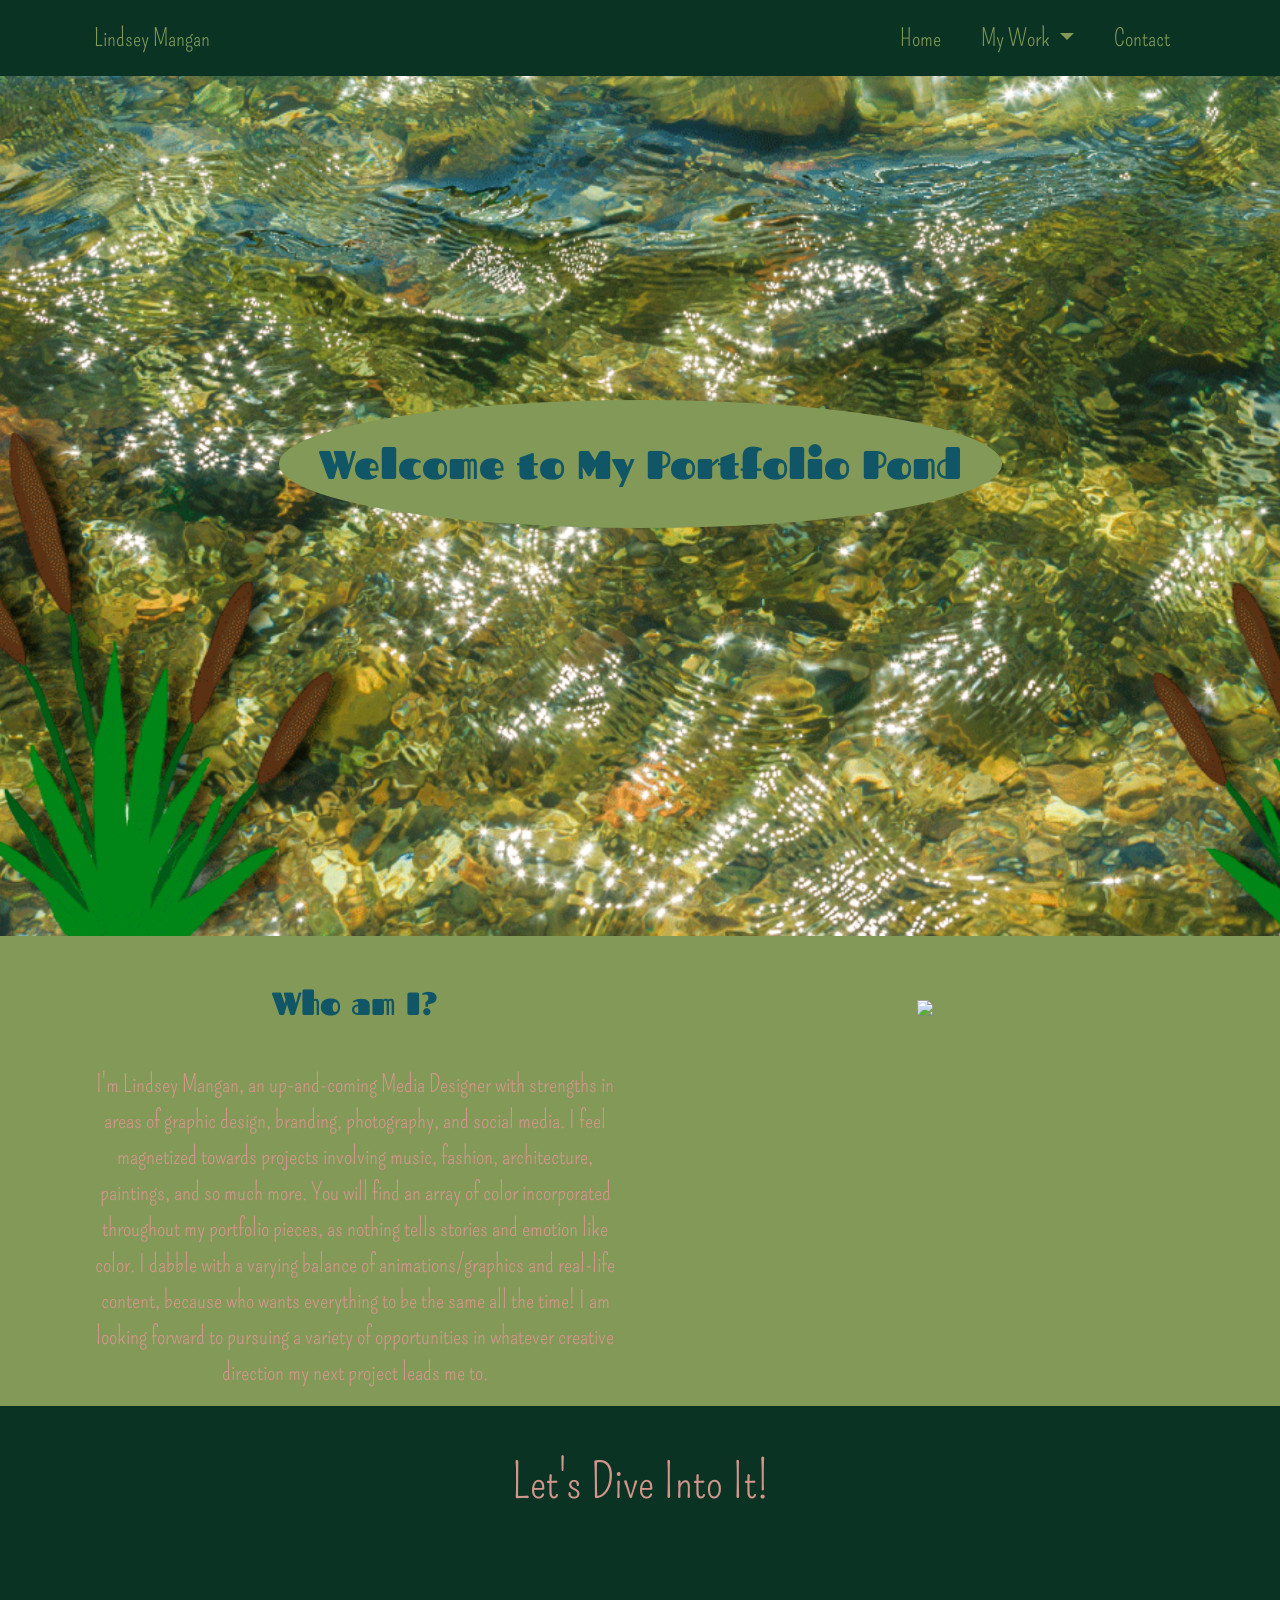
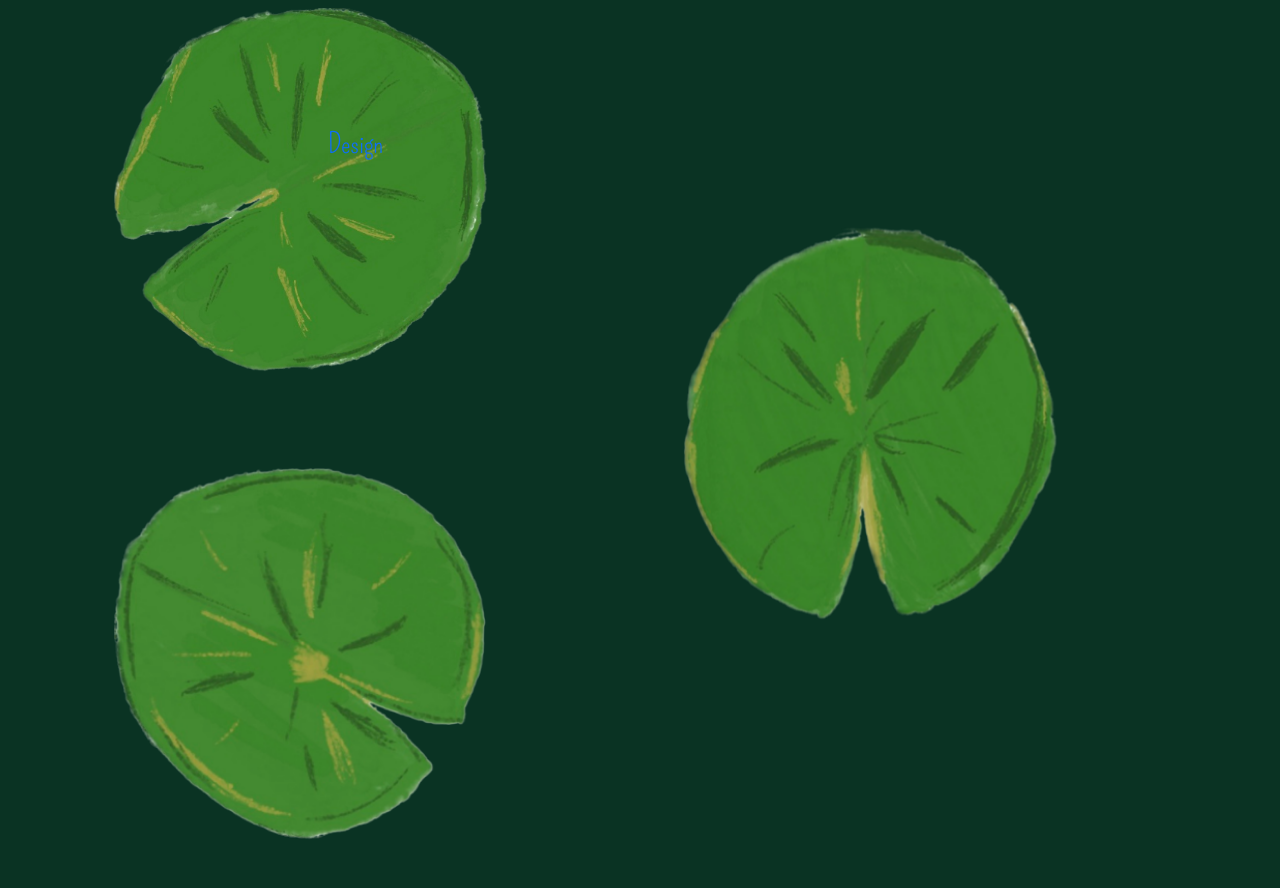
==== index.html @ 51b813b3 "update eoc" ====
<!DOCTYPE html>
<html lang="en">

	<head>
		<link rel="stylesheet" href="https://cdnjs.cloudflare.com/ajax/libs/animate.css/4.1.1/animate.min.css"/>
		
		<meta name="description" content="Lindsey Mangan's Portfolio Descriptions-needs editing">

		<title>Lindsey Mangan's Portfolio</title>

		<link href="https://cdn.jsdelivr.net/npm/bootstrap@5.3.8/dist/css/bootstrap.min.css" rel="stylesheet" integrity="sha384-sRIl4kxILFvY47J16cr9ZwB07vP4J8+LH7qKQnuqkuIAvNWLzeN8tE5YBujZqJLB" crossorigin="anonymous">

		<link href="./styles/style.css" rel="stylesheet">
		
		<link rel="icon" href="images/favicon.ico" type="image/x-icon">

		<link rel="icon" href="images/L.webp" type="image/x-icon">
	</head>
	
	<body>
		<!-- Navigation -->
		<nav class="navbar navbar-expand-lg fixed-top">
			<div class="container">
				<a class="navbar-brand" href="#">Lindsey Mangan</a>
				</a>
				<div class="collapse navbar-collapse" id="navbarNav">
					<ul class="navbar-nav ms-auto">
						<li class="nav-item dropdown">
							<a class="navbar-brand" href="#hero">Home</a>
       					</li>
						 <li class="nav-item dropdown">
          <a class="navbar-brand dropdown-toggle" href="#" role="button" data-bs-toggle="dropdown" aria-expanded="false">
            My Work
          </a>
          <ul class="dropdown-menu">
            <li><a class="dropdown-item" href="#">Social Media</a></li>
            <li><a class="dropdown-item" href="#">Graphics</a></li>
            <li><a class="dropdown-item" href="#">Other</a></li>
          </ul>
       					</li>
						<li class="nav-item">
							<a class="navbar-brand" href="#contact">Contact</a>
						</li>
					</ul>
				</div>
			</div>
		</nav>

		<!-- Hero Section -->
		<section id="hero" class="hero-section">
			<div class="container h-100 d-flex align-items-center justify-content-center">
				<div class="text-center text-white">
					<h1 class="main">Welcome to My Portfolio Pond</h1>
					<h3 class="lead mb-4"></h3>
				</div>
			</div>
		</section>

		<section id="intro" class="artist">
			<div class="container">
				<div class="row">
					<div class="text-center col-md-6">
						<h2>Who am I?</h2>
						<p>I'm Lindsey Mangan, an up-and-coming Media Designer with strengths in areas of graphic design, branding, photography, and social media. I feel magnetized towards projects involving music, fashion, architecture, paintings, and so much more. You will find an array of color incorporated throughout my portfolio pieces, as nothing tells stories and emotion like color. I dabble with a varying balance of animations/graphics and real-life content, because who wants everything to be the same all the time! I am looking forward to pursuing a variety of opportunities in whatever creative direction my next project leads me to.</p>
					</div>
					  <div class="text-center col-md-6">
						<img src="images/IMG_7115.png" width="70%">
					  </div>
				</div>
		</section>
		<!-- Work Section -->
		<section>
			<div class="container lilypad-container">
				<h2 class="text-center mb-5 display-5 animate__animated animate__bounce">Let's Dive Into It!</h2>
				<div class="row">
					<div class="col-md-6">
						<a href="design.html">
							<img src="images/Lilypad1.png" alt="Lilypad" class="lilypad">
							<h3>Design</h3>
						</a>
						<a href="production.html">
							<img src="images/Lilypad2.png" alt="Lilypad" class="lilypad">
						</a>
					</div>
					<div class="col-md-6 align-self-center">
						<a href="other.html">
							<img src="images/Lilypad3.png" alt="Lilypad" class="lilypad">
						</a>
						
					</div>
				</div>
			</div>
		</section>

		<!-- <section id="work" class="py-5 sans-serif">
			<div class="container">
				<h2 class="text-center mb-5 display-5">My Work</h2>
		
					<section id="workmap" class="map">
						<img src="images/Lily1.png" alt="Lilypad" usemap="#workmap" width="500" height="600">
							<map name="workmap">
  								<area shape="default" href="#lily.htm">
							</map>
						<img src="images/3.png" usemap="#workmap" width="1000" height="700">
						<map name="workmap">
  								<area shape="default" href="#lily2.htm">
							</map>
					</section>
			</div> -->

			<!-- Project One Detail Pop-up -->
<div class="modal fade" id="projOneDetails" tabindex="-1" aria-labelledby="exampleModalLabel" aria-hidden="true">
	<div class="modal-dialog modal-fullscreen">
	  <div class="modal-content">
		<div class="modal-header">
		  <h1 class="modal-title fs-5" id="exampleModalLabel">Modal title</h1>
		  <button type="button" class="btn-close" data-bs-dismiss="modal" aria-label="Close"></button>
		</div>
		<div class="modal-body">
			<div class="container">
				<div class="row">
					
				</div>
			</div>
		<img src="images/bluecat.webp">
		</div>
		<div class="modal-footer">
		  <button type="button" class="btn btn-secondary" data-bs-dismiss="modal">Close</button>
		  <button type="button" class="btn btn-primary">Save changes</button>
		</div>
	  </div>
	</div>
</div>
		</section>

		<script src="https://cdn.jsdelivr.net/npm/bootstrap@5.3.8/dist/js/bootstrap.bundle.min.js" integrity="sha384-FKyoEForCGlyvwx9Hj09JcYn3nv7wiPVlz7YYwJrWVcXK/BmnVDxM+D2scQbITxI" crossorigin="anonymous"></script>
	</body>
</html>
---- styles/style.css ----
@import url('https://fonts.googleapis.com/css2?family=Fascinate&family=Pompiere&display=swap');
@import url('https://fonts.googleapis.com/css2?family=Fascinate&display=swap');
:root {
    --dark-green: #0A3323; 
    --moss-green: #839958;
    --beige: #F7F4D5; 
    --rosy-brown: #D3968C;
    --midnight-green: #105666; 
}
.navbar {
    background-color: var(--dark-green);
}
.navbar-brand {
    color: var(--moss-green);
    font-family: "Pompiere", sans-serif;
    font-size:x-large;
    padding: .5em;
}
body{
    background-color: var(--dark-green);
}
.dropdown-item {
    color: var(--rosy-brown);
    font-family: "Pompiere", sans-serif;
    font-size: x-large;
}
.dropdown-menu {
    background-color: var(--midnight-green);
}
/* Hero Section */
.hero-section {
    background: url(../images/background.gif);
    height: 104vh;
    background-position: 20% 20%;
    background-size: cover;
    display: block;
    align-items: center;
    justify-content: center;
    color: var(--rosy-brown);
}
.hero-section h1 {
    font-family: "Fascinate", system-ui;
    font-weight: 600;
}
.artist {
    background-color: var(--moss-green);
}
.text-center{ 
    color:#D3968C;
    padding-top: 1em;
} 
.hero-section .lead {
    font-size: 1.5rem;
}
.card img {
    height: 300px;
    object-fit: cover;
    border-radius: 0;
}
.card {
    background-color: var(--beige);
    font-family: "Mulish", sans-serif;
}
.map {
    columns: 3em
}
/*
.nav-link  {
    color:#839958;
    font-family: "Pompiere", sans-serif;
    font-size: x-large;

}*/
.carousel-inner img {
    width: 100%;
    aspect-ratio: 16/9;
    object-fit: cover;
}
.btn {
    background-color: var(--midnight-green);
    border-radius: 1em;
    border-color: white;
}
.btn:hover {
    background-color: black;
    border-color: #23231A;
}
.lead.mb-4 {
    font-size: 3em;
    color: #6096BA;
}
.main{
    color: var(--midnight-green);
    background-color: #839958;
    padding: 1em;
    border-radius: 60%
}
h1 {
    font-family: "Fascinate-display";
    color: #D3968C;
}
h3 {
    font-family: "Pompiere";
    font-weight: 400;
    font-style: bold;
}
p {
    font-family: "Pompiere";
    font-weight: 400;
    font-style: bold;
    font-size: x-large;
    padding-top:1.5em;
 }
.col-md-6 img{
padding-top: 3em;
padding-bottom: 3em;
}   
.col-md-6 h2 {
    font-family: "Fascinate";
    color:#105666;
    padding-top: 1em;
}

h2 {
font-family: "Pompiere", sans-serif;
    font-weight: 700;
    color: black;
}

/* lilypad */

.lilypad {
    width: 80%;
    padding: 2em;
}
.littlelilypad {
    padding: 2em;
    padding-left: 5em;
    width: 80%;
}

.lilypad-container a {
    display: block;
    position: relative;
}

.lilypad-container h3 {
    position: absolute;
    top: 40%;
    left: 50%;
    transform: translateY(-50%) translateX(-50%);
}
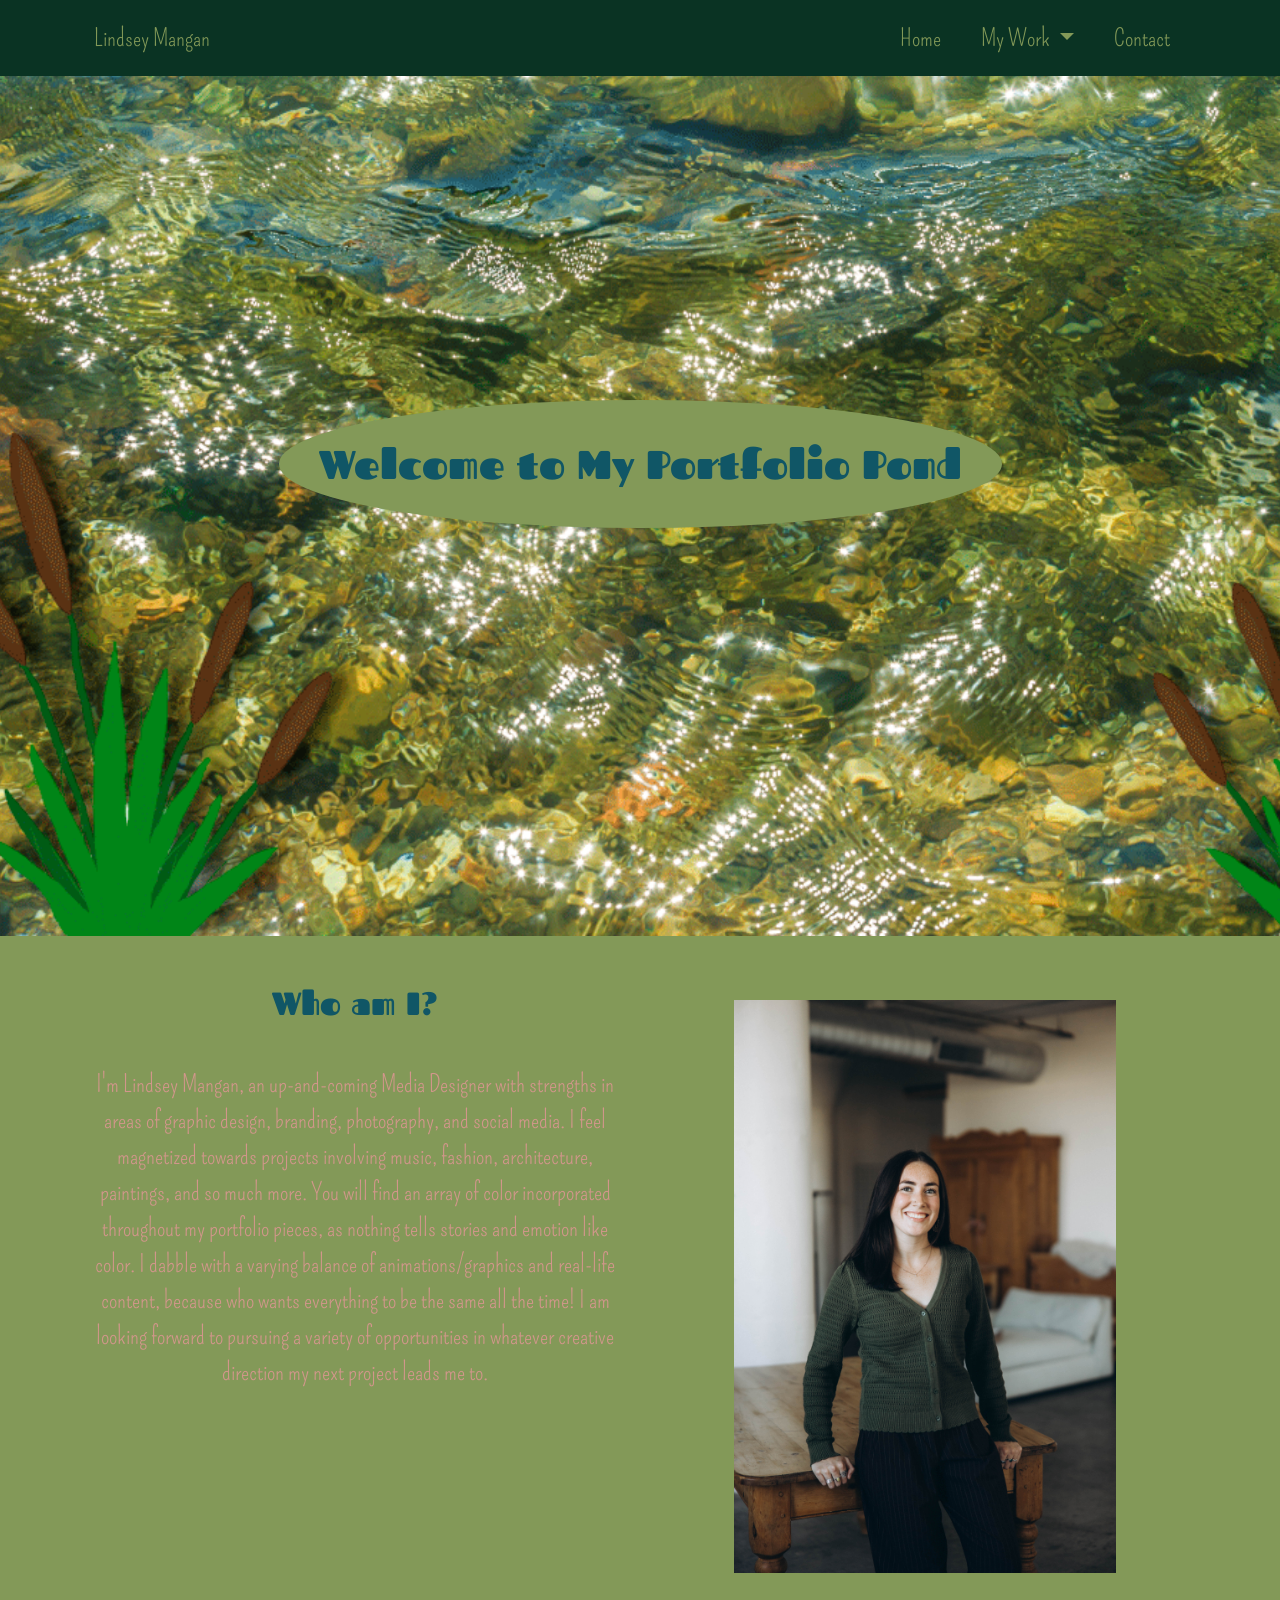
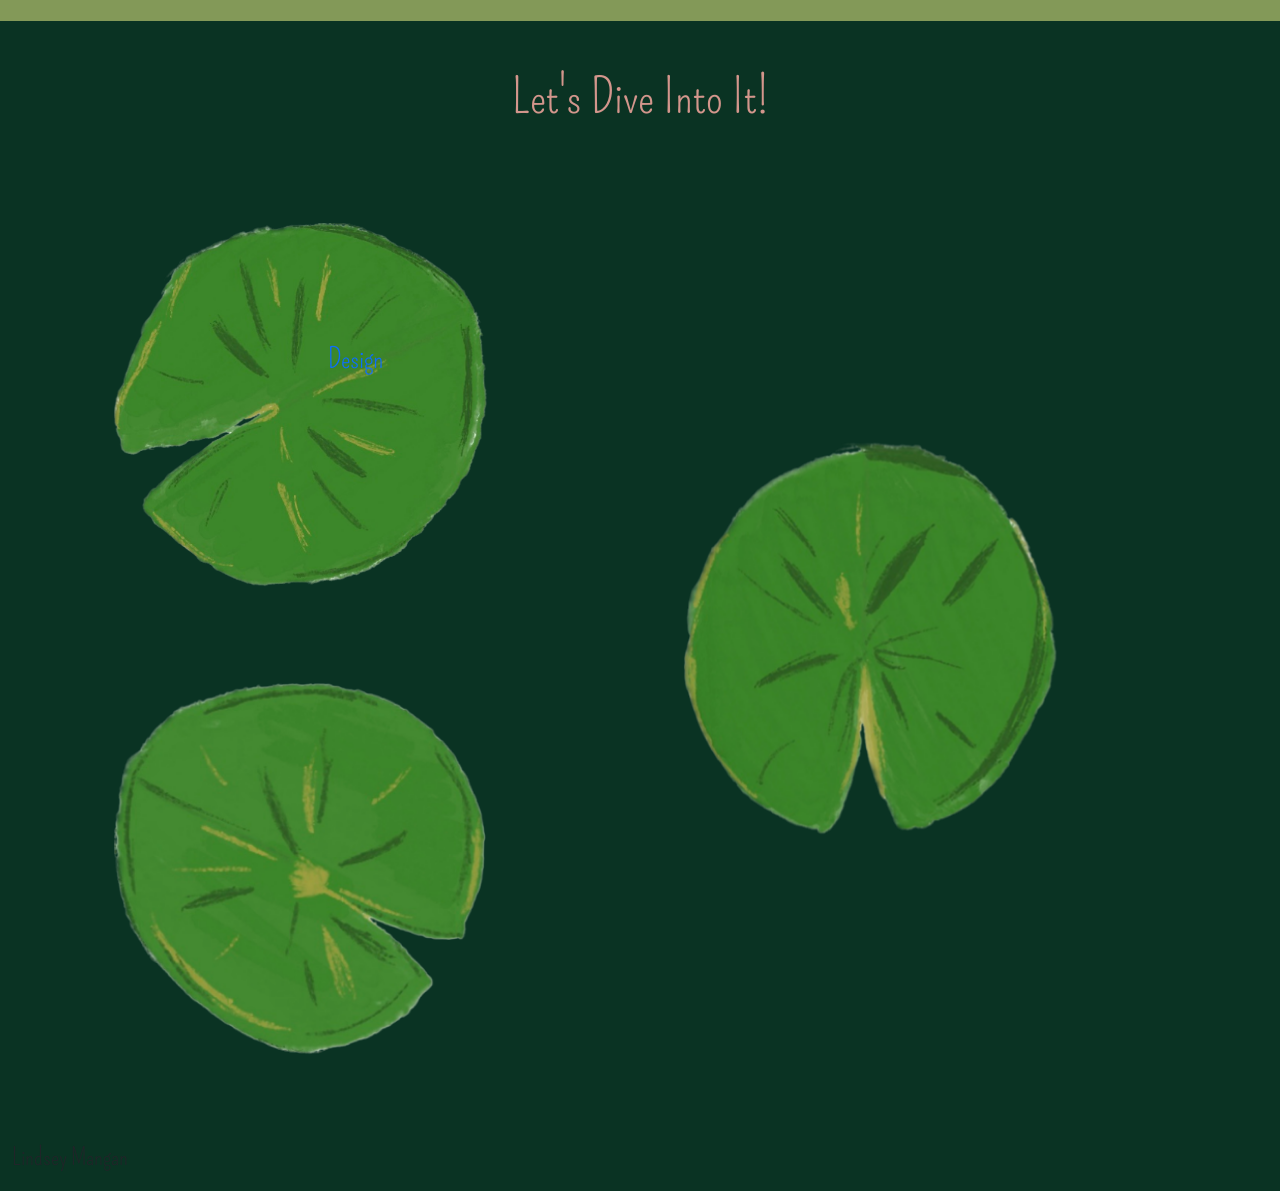
==== commit 0666beb4: "Thurs 14" ====
--- a/index.html
+++ b/index.html
@@ -64,7 +64,7 @@
 						<p>I'm Lindsey Mangan, an up-and-coming Media Designer with strengths in areas of graphic design, branding, photography, and social media. I feel magnetized towards projects involving music, fashion, architecture, paintings, and so much more. You will find an array of color incorporated throughout my portfolio pieces, as nothing tells stories and emotion like color. I dabble with a varying balance of animations/graphics and real-life content, because who wants everything to be the same all the time! I am looking forward to pursuing a variety of opportunities in whatever creative direction my next project leads me to.</p>
 					</div>
 					  <div class="text-center col-md-6">
-						<img src="images/IMG_7115.png" width="70%">
+						<img src="images/whopic.JPG" width="70%">
 					  </div>
 				</div>
 		</section>
@@ -131,6 +131,11 @@
 	  </div>
 	</div>
 </div>
+<footer>
+	<div class="container-fluid">
+		<p>Lindsey Mangan</p>
+	</div>
+</footer>
 		</section>
 
 		<script src="https://cdn.jsdelivr.net/npm/bootstrap@5.3.8/dist/js/bootstrap.bundle.min.js" integrity="sha384-FKyoEForCGlyvwx9Hj09JcYn3nv7wiPVlz7YYwJrWVcXK/BmnVDxM+D2scQbITxI" crossorigin="anonymous"></script>
--- a/styles/style.css
+++ b/styles/style.css
@@ -17,7 +17,7 @@
     font-size:x-large;
     padding: .5em;
 }
-body{
+body {
     background-color: var(--dark-green);
 }
 .dropdown-item {
@@ -100,6 +100,15 @@
     font-family: "Fascinate-display";
     color: #D3968C;
 }
+.contact-page {
+    background-color: var(--midnight-green);
+}
+.contact-head h1 {
+    text-align: center;
+    font-family: "Fascinate";
+    padding-top: 1em;
+    font-size: 3em;
+}
 h3 {
     font-family: "Pompiere";
     font-weight: 400;
@@ -121,23 +130,25 @@
     color:#105666;
     padding-top: 1em;
 }
-
+.col img {
+    width: 100%;
+}
 h2 {
-font-family: "Pompiere", sans-serif;
+    font-family: "Pompiere", sans-serif;
     font-weight: 700;
     color: black;
 }
-
+.contact-head h2 {
+    font-family: "Pompiere";
+    text-align: center;
+    padding-top: .5em;
+    padding-bottom:1em;
+}
 /* lilypad */
 
 .lilypad {
     width: 80%;
     padding: 2em;
-}
-.littlelilypad {
-    padding: 2em;
-    padding-left: 5em;
-    width: 80%;
 }
 
 .lilypad-container a {
@@ -150,4 +161,14 @@
     top: 40%;
     left: 50%;
     transform: translateY(-50%) translateX(-50%);
-}+}
+
+.contact-icon img {
+    width: 70% ;
+    padding-top: 2em;
+   
+}
+.contact-icon-2 img {
+    width: 70%;
+
+} 
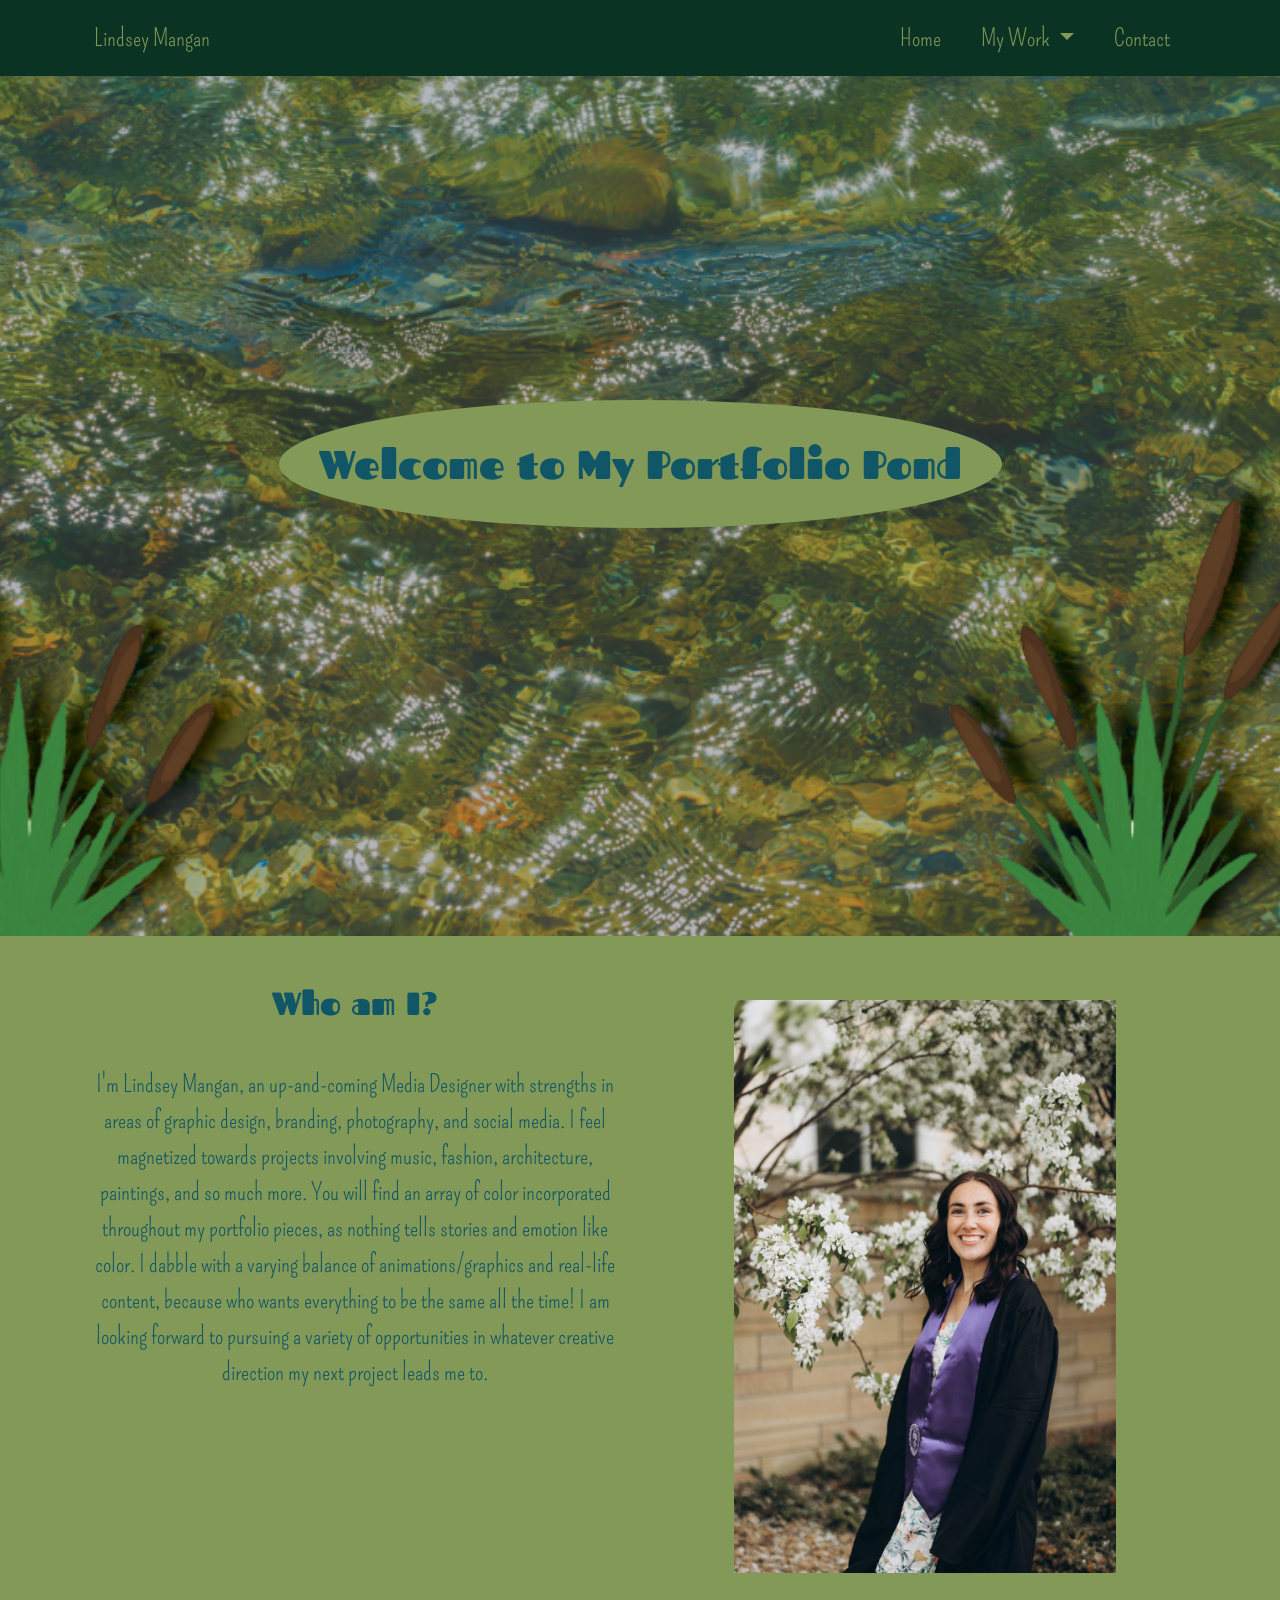
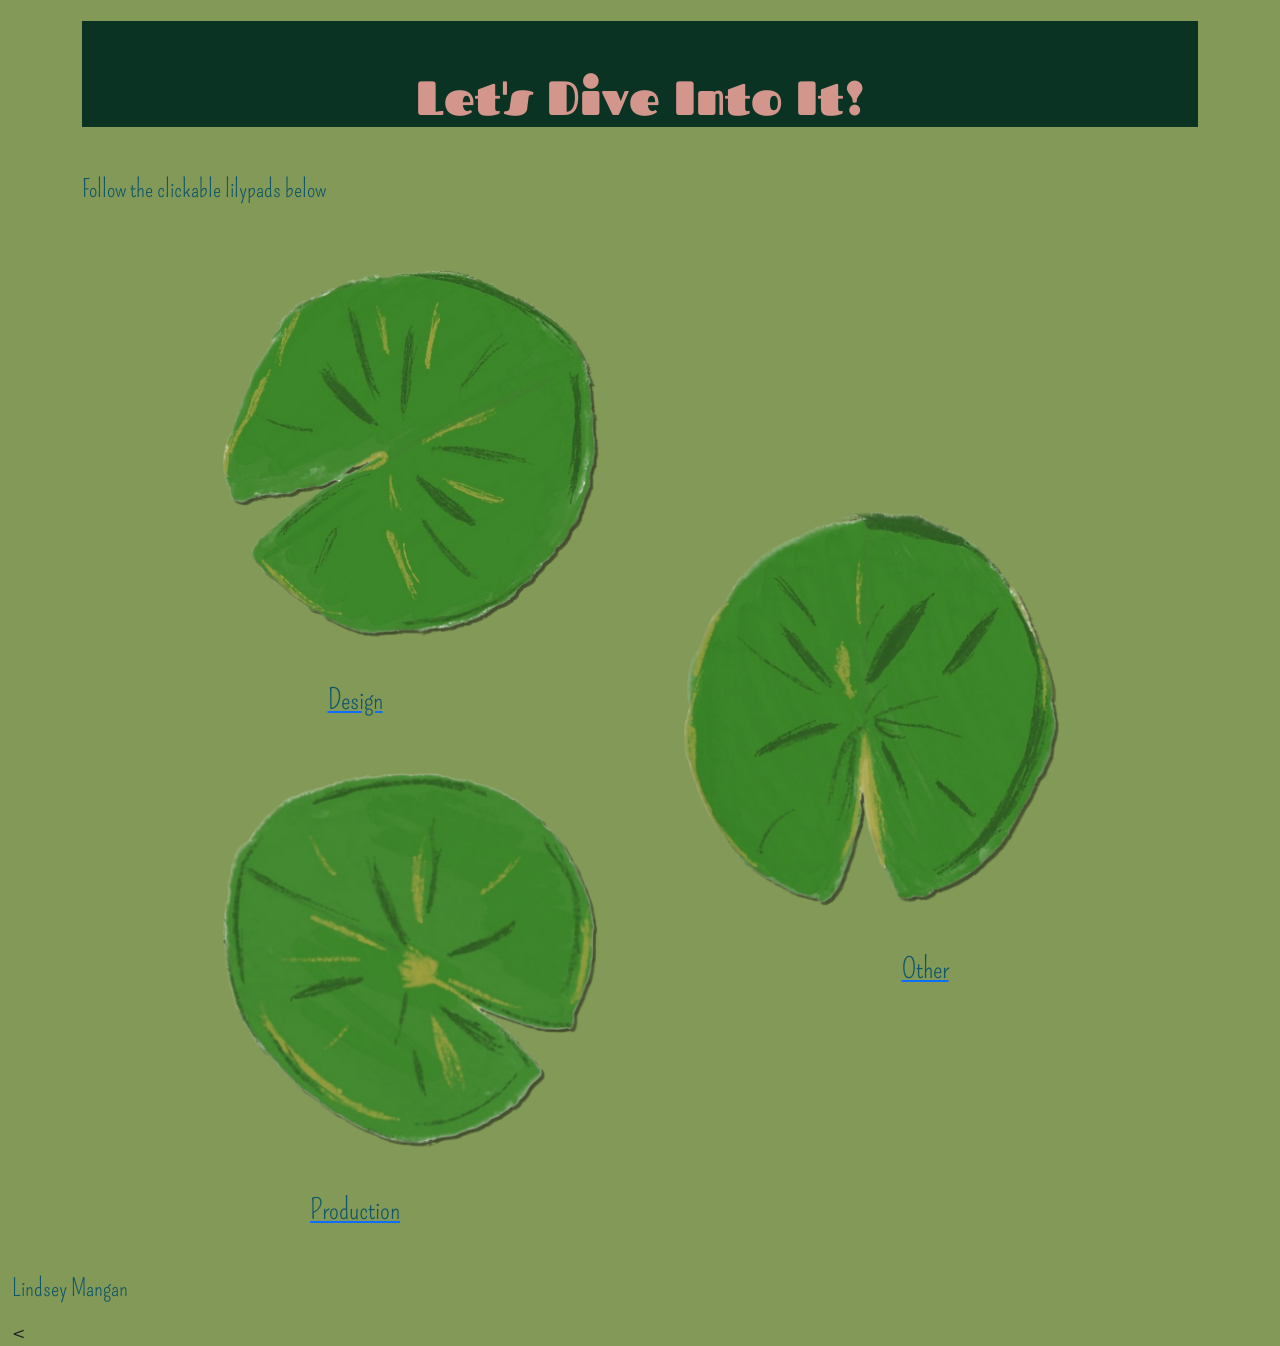
==== commit 0dcd35ad: "5/19 with help" ====
--- a/index.html
+++ b/index.html
@@ -33,13 +33,13 @@
             My Work
           </a>
           <ul class="dropdown-menu">
-            <li><a class="dropdown-item" href="#">Social Media</a></li>
-            <li><a class="dropdown-item" href="#">Graphics</a></li>
+            <li><a class="dropdown-item" href="#">Media Design</a></li>
+            <li><a class="dropdown-item" href="#">Media Production</a></li>
             <li><a class="dropdown-item" href="#">Other</a></li>
           </ul>
        					</li>
 						<li class="nav-item">
-							<a class="navbar-brand" href="#contact">Contact</a>
+							<a class="navbar-brand" href="contact.html">Contact</a>
 						</li>
 					</ul>
 				</div>
@@ -64,27 +64,30 @@
 						<p>I'm Lindsey Mangan, an up-and-coming Media Designer with strengths in areas of graphic design, branding, photography, and social media. I feel magnetized towards projects involving music, fashion, architecture, paintings, and so much more. You will find an array of color incorporated throughout my portfolio pieces, as nothing tells stories and emotion like color. I dabble with a varying balance of animations/graphics and real-life content, because who wants everything to be the same all the time! I am looking forward to pursuing a variety of opportunities in whatever creative direction my next project leads me to.</p>
 					</div>
 					  <div class="text-center col-md-6">
-						<img src="images/whopic.JPG" width="70%">
+						<img src="images/IMG_7171.JPG" width="70%">
 					  </div>
 				</div>
 		</section>
 		<!-- Work Section -->
 		<section>
 			<div class="container lilypad-container">
-				<h2 class="text-center mb-5 display-5 animate__animated animate__bounce">Let's Dive Into It!</h2>
-				<div class="row">
-					<div class="col-md-6">
+				<h2 class="text-center display-5 animate__animated animate__bounce animate__infinite animate__slow animate__delay-2s">Let's Dive Into It!</h2>
+				<p>Follow the clickable lilypads below</p>
+				<div class="row justify-content-center">
+					<div class="col-md-6 right-align">
 						<a href="design.html">
 							<img src="images/Lilypad1.png" alt="Lilypad" class="lilypad">
-							<h3>Design</h3>
+							<h3 class="lilyname">Design</h3>
 						</a>
 						<a href="production.html">
 							<img src="images/Lilypad2.png" alt="Lilypad" class="lilypad">
+							<h3 class="lilyname" style="align-items: right">Production</h3>
 						</a>
 					</div>
 					<div class="col-md-6 align-self-center">
 						<a href="other.html">
 							<img src="images/Lilypad3.png" alt="Lilypad" class="lilypad">
+							<h3 class="lilyname">Other</h3>
 						</a>
 						
 					</div>
@@ -131,13 +134,8 @@
 	  </div>
 	</div>
 </div>
+	
 <footer>
 	<div class="container-fluid">
 		<p>Lindsey Mangan</p>
-	</div>
-</footer>
-		</section>
-
-		<script src="https://cdn.jsdelivr.net/npm/bootstrap@5.3.8/dist/js/bootstrap.bundle.min.js" integrity="sha384-FKyoEForCGlyvwx9Hj09JcYn3nv7wiPVlz7YYwJrWVcXK/BmnVDxM+D2scQbITxI" crossorigin="anonymous"></script>
-	</body>
-</html>
+	<
--- a/styles/style.css
+++ b/styles/style.css
@@ -17,8 +17,11 @@
     font-size:x-large;
     padding: .5em;
 }
+.navbar-brand:hover {
+    color: #D3968C;
+}
 body {
-    background-color: var(--dark-green);
+    background-color: var(--moss-green);
 }
 .dropdown-item {
     color: var(--rosy-brown);
@@ -30,9 +33,9 @@
 }
 /* Hero Section */
 .hero-section {
-    background: url(../images/background.gif);
+    background: url(../images/Artboard\ 1.png);
     height: 104vh;
-    background-position: 20% 20%;
+    background-position: 80% 80%;
     background-size: cover;
     display: block;
     align-items: center;
@@ -65,13 +68,7 @@
 .map {
     columns: 3em
 }
-/*
-.nav-link  {
-    color:#839958;
-    font-family: "Pompiere", sans-serif;
-    font-size: x-large;
 
-}*/
 .carousel-inner img {
     width: 100%;
     aspect-ratio: 16/9;
@@ -116,6 +113,7 @@
 }
 p {
     font-family: "Pompiere";
+    color:#105666;
     font-weight: 400;
     font-style: bold;
     font-size: x-large;
@@ -133,10 +131,16 @@
 .col img {
     width: 100%;
 }
+.lilyname {
+    text-align: center;
+    color:#105666;
+}
 h2 {
     font-family: "Pompiere", sans-serif;
     font-weight: 700;
-    color: black;
+}
+.contact-head h1 {
+    padding-top: 2em;
 }
 .contact-head h2 {
     font-family: "Pompiere";
@@ -144,11 +148,11 @@
     padding-top: .5em;
     padding-bottom:1em;
 }
-/* lilypad */
 
 .lilypad {
     width: 80%;
     padding: 2em;
+    filter: drop-shadow(3px 3px 0px rgba(0, 0, 0, 0.5));
 }
 
 .lilypad-container a {
@@ -156,19 +160,10 @@
     position: relative;
 }
 
-.lilypad-container h3 {
-    position: absolute;
-    top: 40%;
-    left: 50%;
-    transform: translateY(-50%) translateX(-50%);
+.lilypad-container .right-align a {
+    text-align: right;
 }
-
-.contact-icon img {
-    width: 70% ;
-    padding-top: 2em;
-   
-}
-.contact-icon-2 img {
-    width: 70%;
-
-} +.lilypad-container h2 {
+    font-family: "Fascinate";
+    background-color:#0A3323;
+    pa
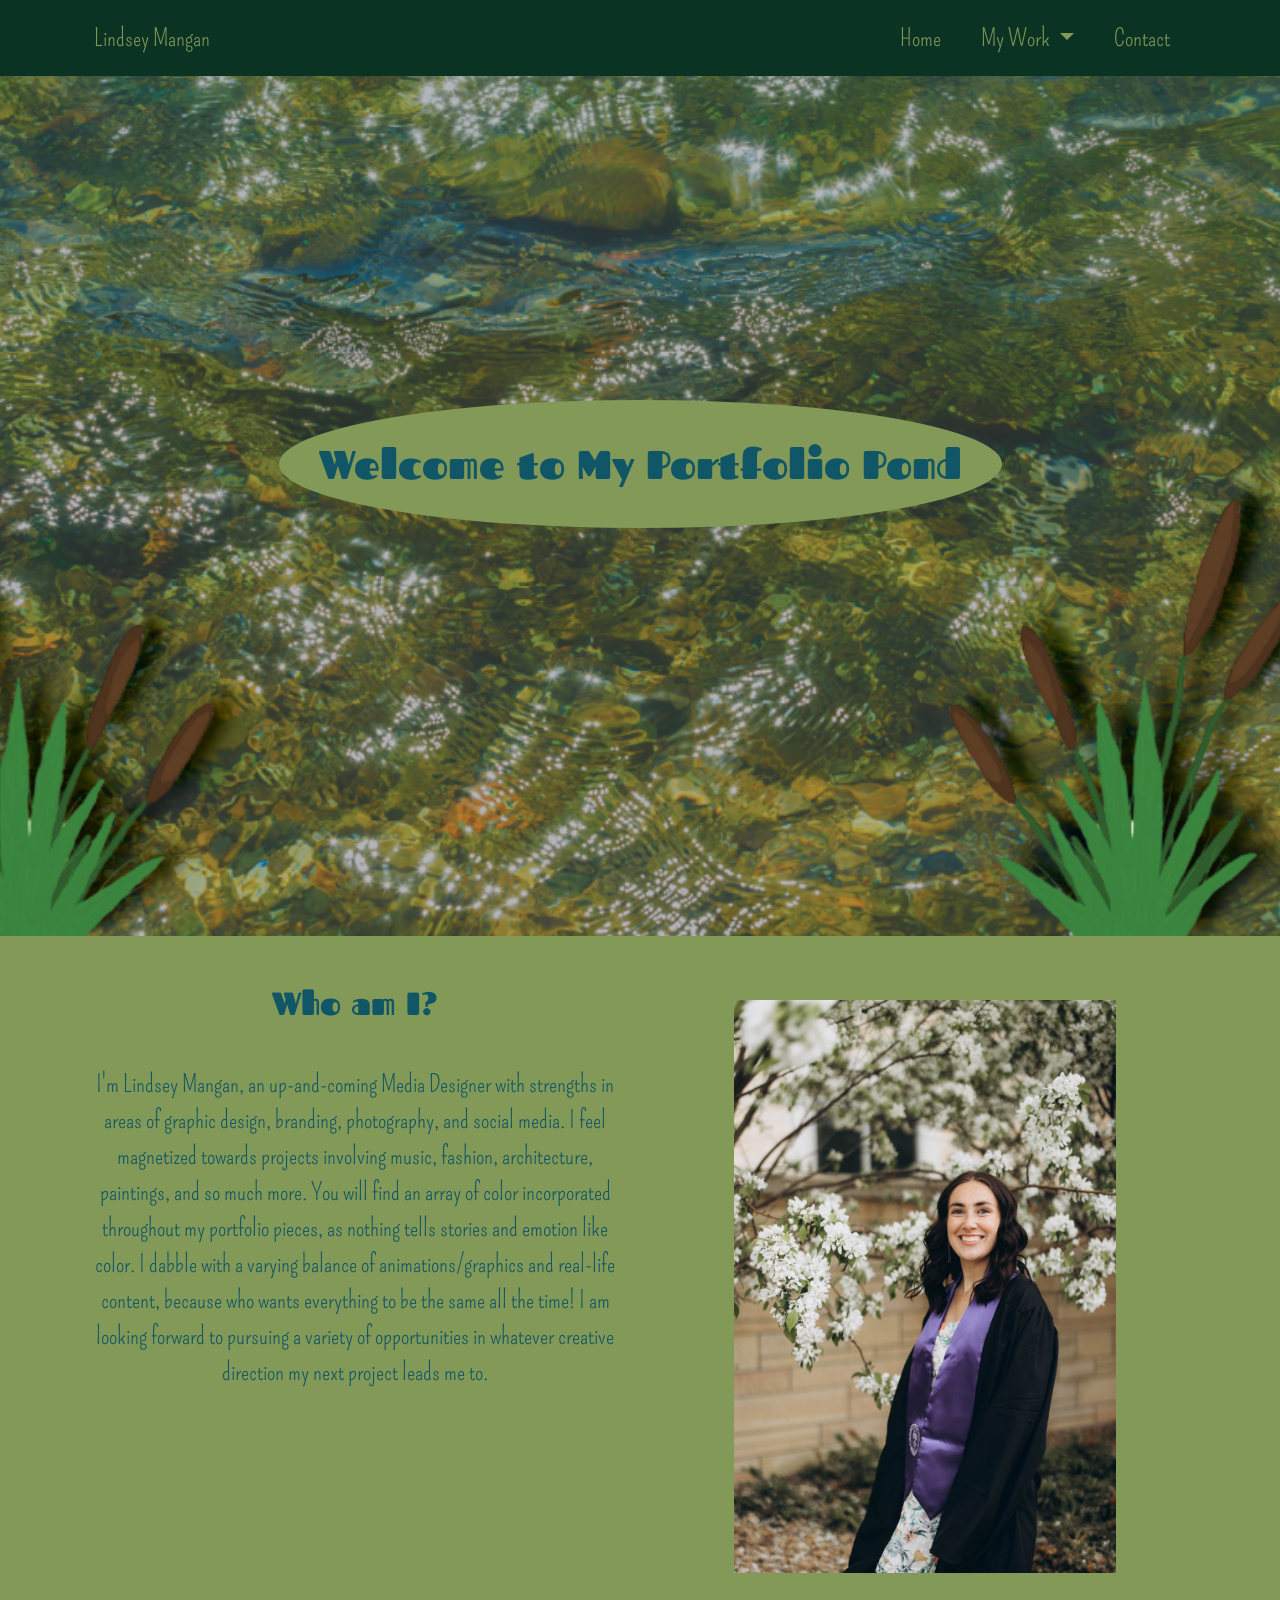
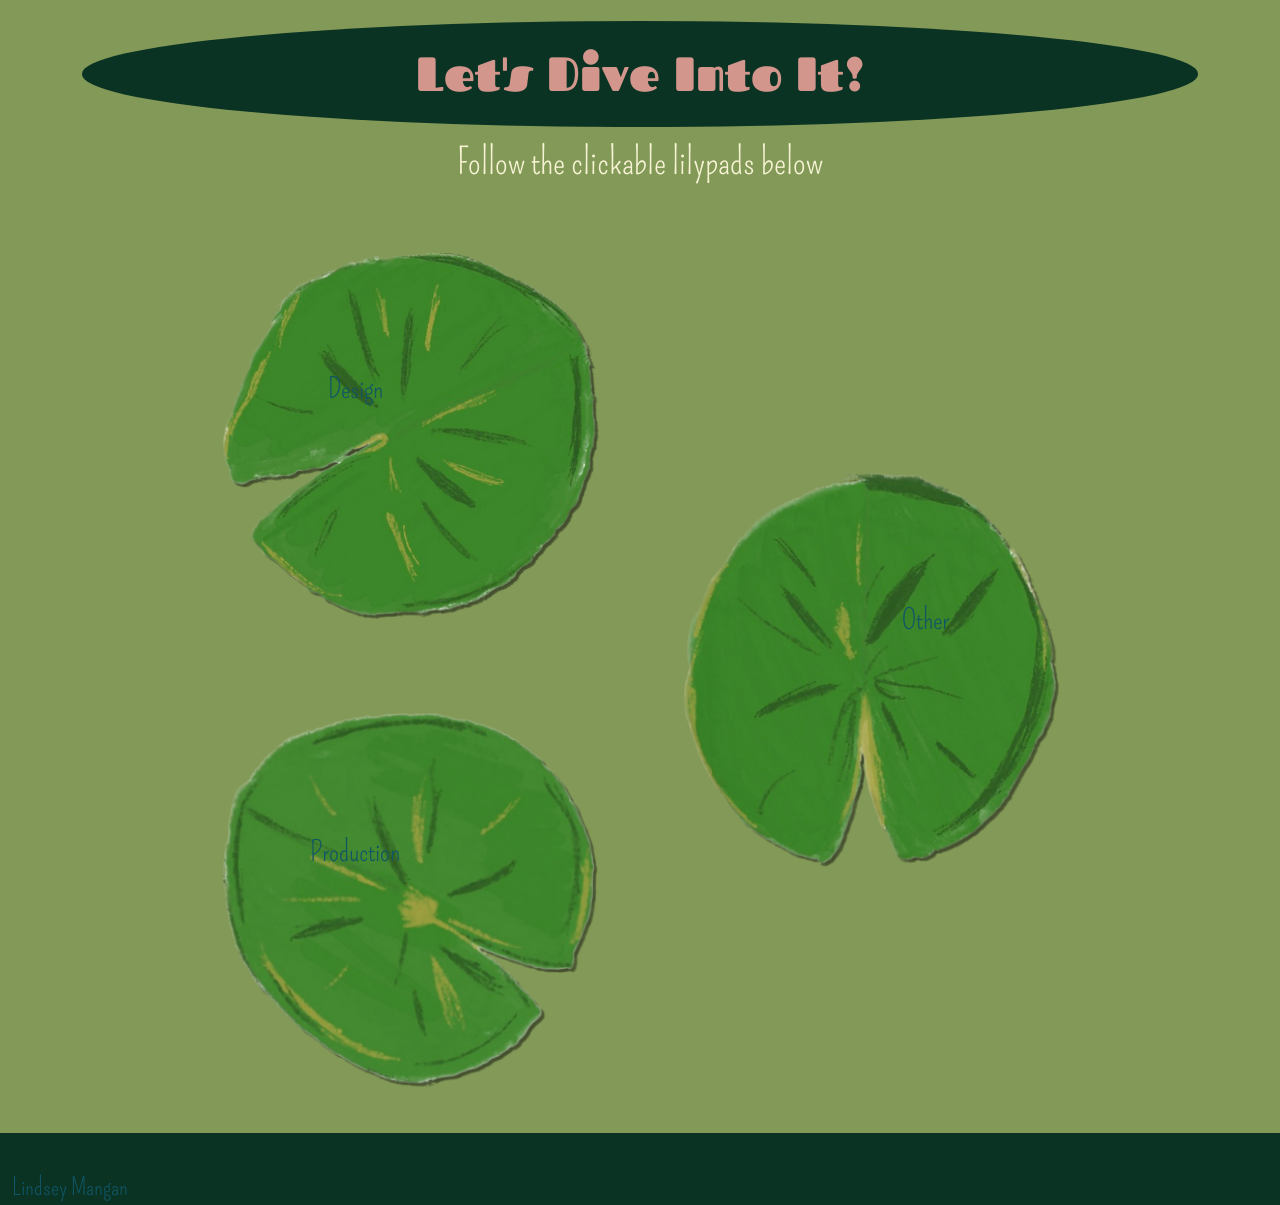
==== commit fbac2588: "final time" ====
--- a/index.html
+++ b/index.html
@@ -138,4 +138,8 @@
 <footer>
 	<div class="container-fluid">
 		<p>Lindsey Mangan</p>
-	<+	</div>
+</footer>
+		<script src="https://cdn.jsdelivr.net/npm/bootstrap@5.3.8/dist/js/bootstrap.bundle.min.js" integrity="sha384-FKyoEForCGlyvwx9Hj09JcYn3nv7wiPVlz7YYwJrWVcXK/BmnVDxM+D2scQbITxI" crossorigin="anonymous"></script>
+	</body>
+</html>
--- a/styles/style.css
+++ b/styles/style.css
@@ -166,4 +166,35 @@
 .lilypad-container h2 {
     font-family: "Fascinate";
     background-color:#0A3323;
-    pa+    padding: .5em;
+    border-radius: 100%
+}
+.lilypad-container h3 {
+    position: absolute;
+    text-align: center;
+    top: 40%;
+    left: 50%;
+    transform: translateY(-50%) translateX(-50%);
+}
+.lilypad-container p {
+    text-align: center;
+    color:#F7F4D5;
+    font-size: 36px;
+    padding: 0em;
+}
+.contact-icon img {
+    width: 70% ;
+    padding-top: 2em;
+}
+
+.contact-icon-2 img {
+    width: 70%;
+
+} 
+footer {
+    background-color: #0A3323;
+}
+
+footer p {
+    margin-bottom: 0rem;
+}
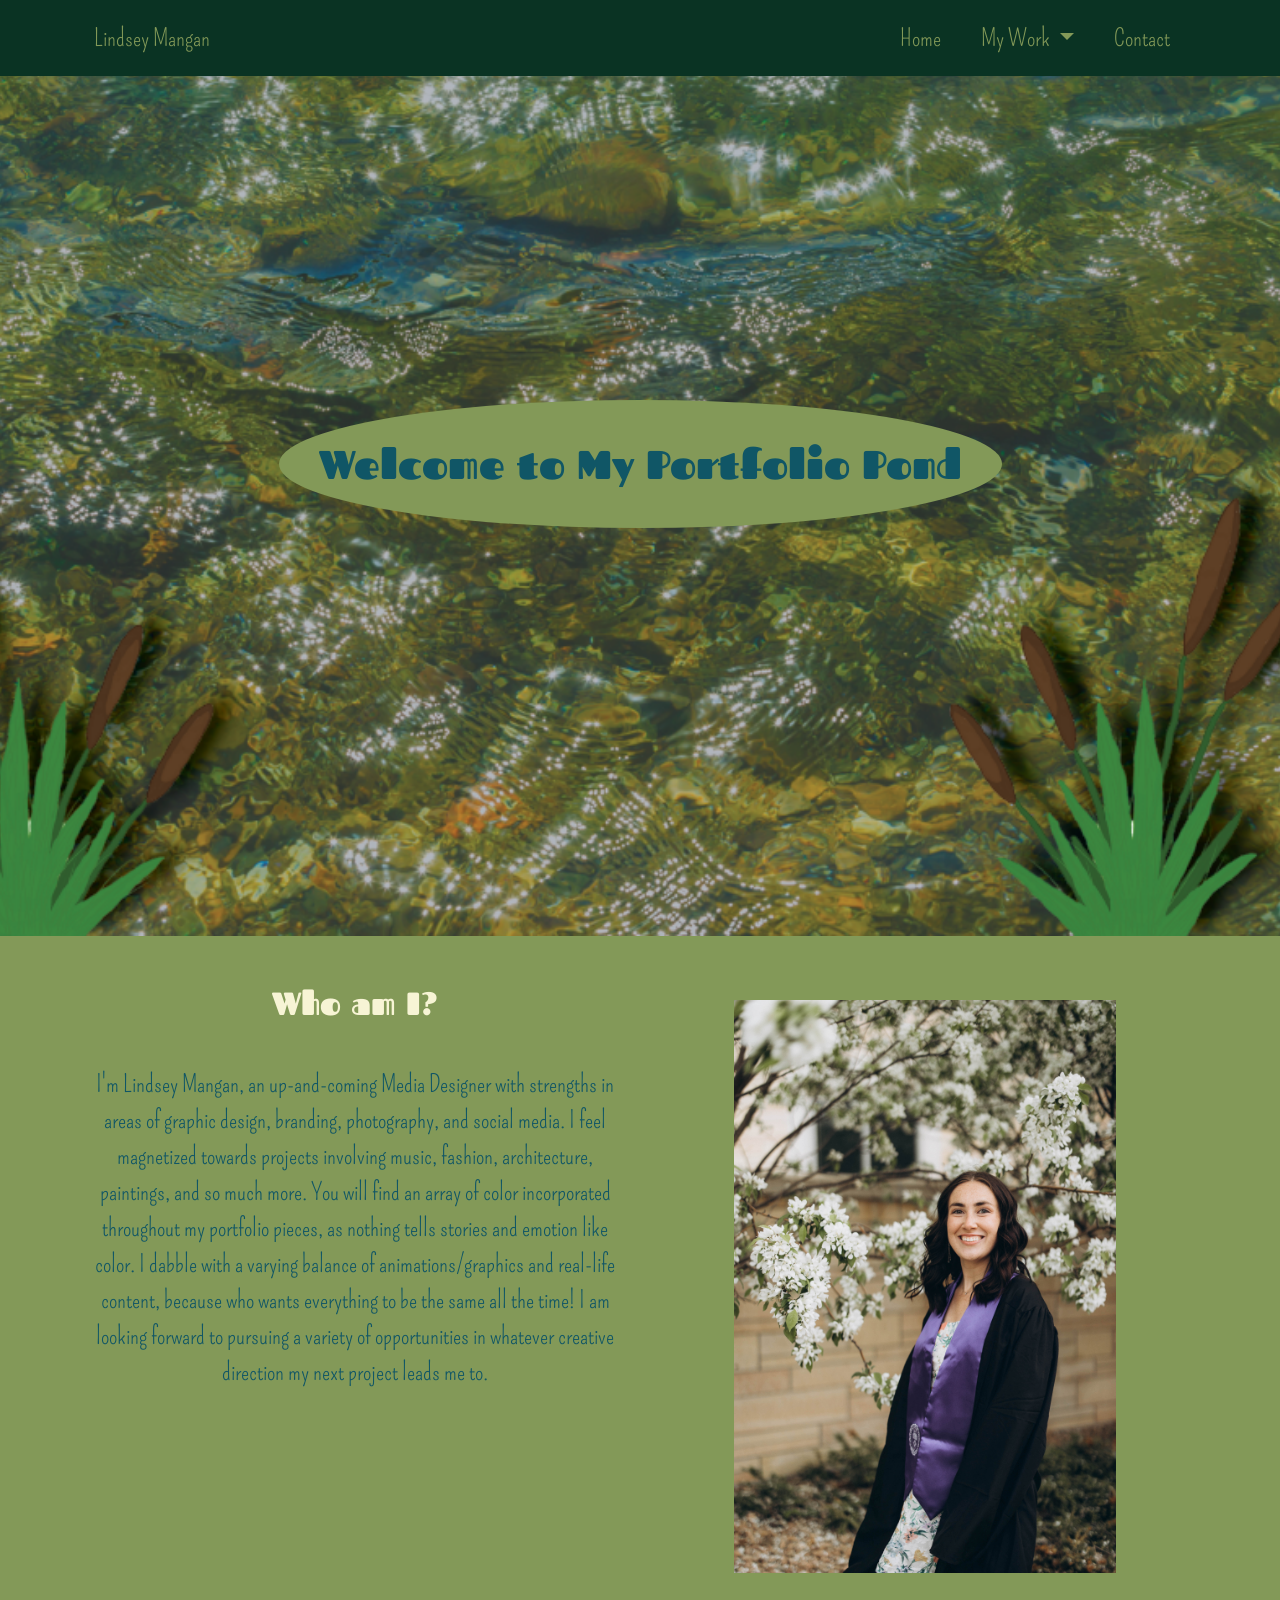
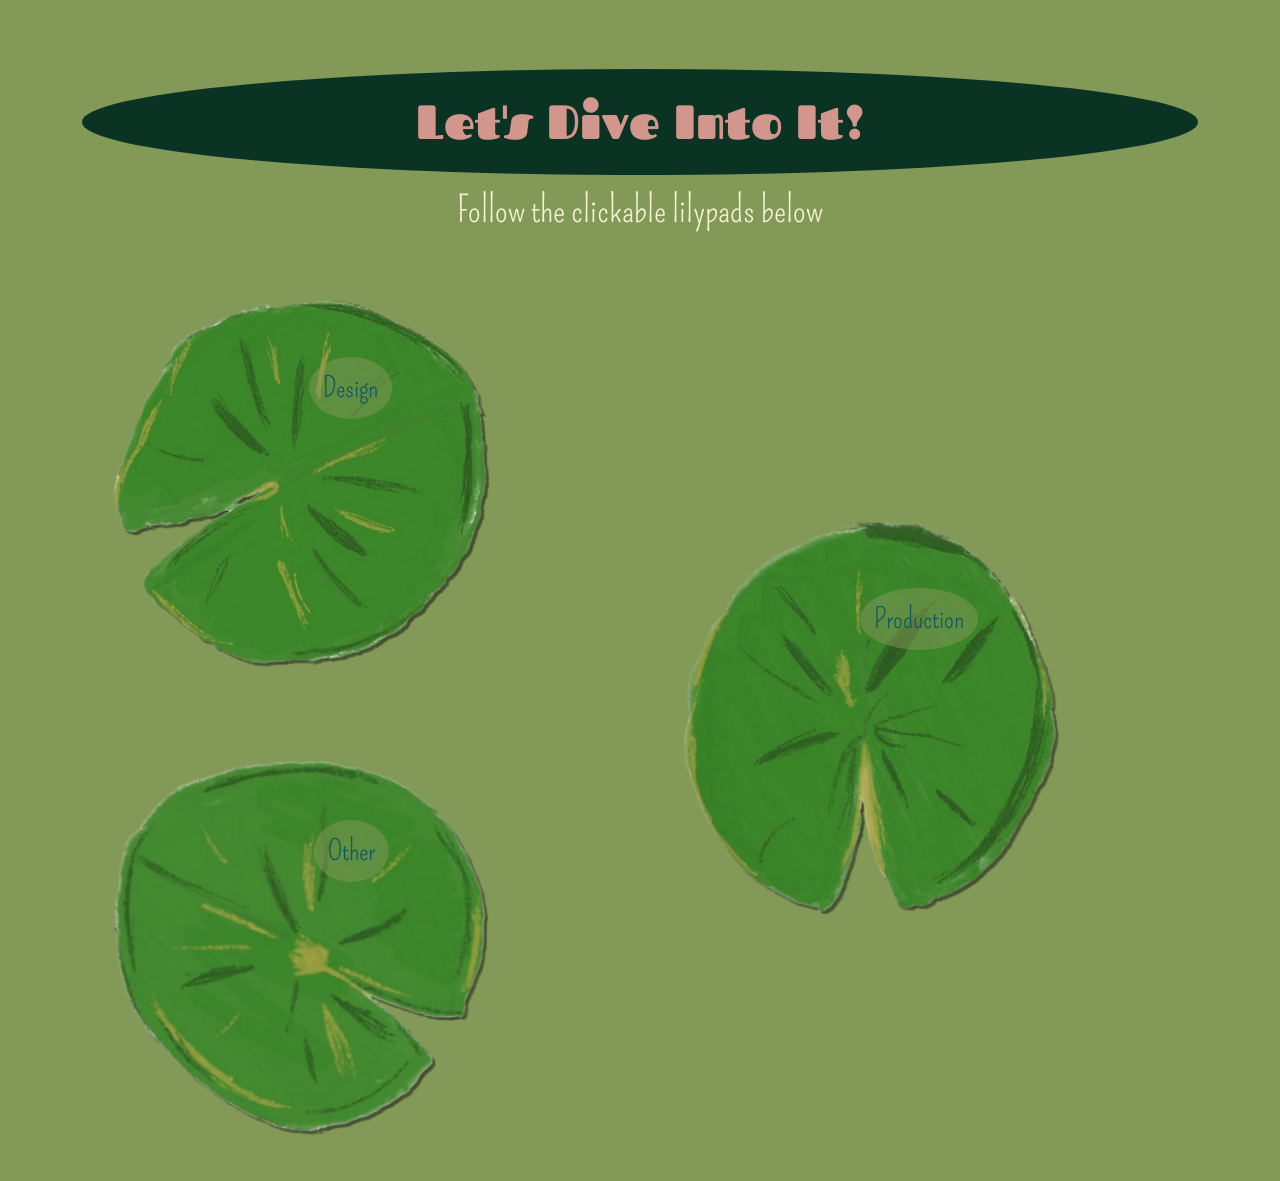
==== commit 8409ca53: "updates" ====
--- a/index.html
+++ b/index.html
@@ -21,21 +21,21 @@
 		<!-- Navigation -->
 		<nav class="navbar navbar-expand-lg fixed-top">
 			<div class="container">
-				<a class="navbar-brand" href="#">Lindsey Mangan</a>
+				<a class="navbar-brand" href="#intro">Lindsey Mangan</a>
 				</a>
 				<div class="collapse navbar-collapse" id="navbarNav">
 					<ul class="navbar-nav ms-auto">
 						<li class="nav-item dropdown">
-							<a class="navbar-brand" href="#hero">Home</a>
+							<a class="navbar-brand" href="index.html">Home</a>
        					</li>
 						 <li class="nav-item dropdown">
           <a class="navbar-brand dropdown-toggle" href="#" role="button" data-bs-toggle="dropdown" aria-expanded="false">
             My Work
           </a>
           <ul class="dropdown-menu">
-            <li><a class="dropdown-item" href="#">Media Design</a></li>
-            <li><a class="dropdown-item" href="#">Media Production</a></li>
-            <li><a class="dropdown-item" href="#">Other</a></li>
+            <li><a class="dropdown-item" href="design.html">Media Design</a></li>
+            <li><a class="dropdown-item" href="production.html">Media Production</a></li>
+            <li><a class="dropdown-item" href="other.html">Other</a></li>
           </ul>
        					</li>
 						<li class="nav-item">
@@ -70,24 +70,24 @@
 		</section>
 		<!-- Work Section -->
 		<section>
-			<div class="container lilypad-container">
+			<div class="container lilypad-container" style="padding-top: 3em;">
 				<h2 class="text-center display-5 animate__animated animate__bounce animate__infinite animate__slow animate__delay-2s">Let's Dive Into It!</h2>
 				<p>Follow the clickable lilypads below</p>
-				<div class="row justify-content-center">
-					<div class="col-md-6 right-align">
+				<div class="row">
+					<div class="col-md-6 text-align-right">
 						<a href="design.html">
 							<img src="images/Lilypad1.png" alt="Lilypad" class="lilypad">
 							<h3 class="lilyname">Design</h3>
 						</a>
-						<a href="production.html">
+						<a href="other.html">
 							<img src="images/Lilypad2.png" alt="Lilypad" class="lilypad">
-							<h3 class="lilyname" style="align-items: right">Production</h3>
+							<h3 class="lilyname">Other</h3>
 						</a>
 					</div>
 					<div class="col-md-6 align-self-center">
-						<a href="other.html">
+						<a href="production.html">
 							<img src="images/Lilypad3.png" alt="Lilypad" class="lilypad">
-							<h3 class="lilyname">Other</h3>
+							<h3 class="lilyname">Production</h3>
 						</a>
 						
 					</div>
@@ -111,35 +111,6 @@
 					</section>
 			</div> -->
 
-			<!-- Project One Detail Pop-up -->
-<div class="modal fade" id="projOneDetails" tabindex="-1" aria-labelledby="exampleModalLabel" aria-hidden="true">
-	<div class="modal-dialog modal-fullscreen">
-	  <div class="modal-content">
-		<div class="modal-header">
-		  <h1 class="modal-title fs-5" id="exampleModalLabel">Modal title</h1>
-		  <button type="button" class="btn-close" data-bs-dismiss="modal" aria-label="Close"></button>
-		</div>
-		<div class="modal-body">
-			<div class="container">
-				<div class="row">
-					
-				</div>
-			</div>
-		<img src="images/bluecat.webp">
-		</div>
-		<div class="modal-footer">
-		  <button type="button" class="btn btn-secondary" data-bs-dismiss="modal">Close</button>
-		  <button type="button" class="btn btn-primary">Save changes</button>
-		</div>
-	  </div>
-	</div>
-</div>
-	
-<footer>
-	<div class="container-fluid">
-		<p>Lindsey Mangan</p>
-	</div>
-</footer>
 		<script src="https://cdn.jsdelivr.net/npm/bootstrap@5.3.8/dist/js/bootstrap.bundle.min.js" integrity="sha384-FKyoEForCGlyvwx9Hj09JcYn3nv7wiPVlz7YYwJrWVcXK/BmnVDxM+D2scQbITxI" crossorigin="anonymous"></script>
 	</body>
 </html>
--- a/styles/style.css
+++ b/styles/style.css
@@ -24,12 +24,12 @@
     background-color: var(--moss-green);
 }
 .dropdown-item {
-    color: var(--rosy-brown);
+    color: var(--beige);
     font-family: "Pompiere", sans-serif;
     font-size: x-large;
 }
 .dropdown-menu {
-    background-color: var(--midnight-green);
+    background-color: var(--moss-green);
 }
 /* Hero Section */
 .hero-section {
@@ -57,23 +57,18 @@
     font-size: 1.5rem;
 }
 .card img {
-    height: 300px;
-    object-fit: cover;
+    
+    size-adjust: fixed;
+    object-fit:cover;
     border-radius: 0;
 }
 .card {
-    background-color: var(--beige);
     font-family: "Mulish", sans-serif;
 }
 .map {
     columns: 3em
 }
 
-.carousel-inner img {
-    width: 100%;
-    aspect-ratio: 16/9;
-    object-fit: cover;
-}
 .btn {
     background-color: var(--midnight-green);
     border-radius: 1em;
@@ -125,7 +120,7 @@
 }   
 .col-md-6 h2 {
     font-family: "Fascinate";
-    color:#105666;
+    color:var(--beige);
     padding-top: 1em;
 }
 .col img {
@@ -170,11 +165,14 @@
     border-radius: 100%
 }
 .lilypad-container h3 {
+    background-color: #83995880;
+    border-radius: 60%;
+    padding: .5em;
     position: absolute;
     text-align: center;
     top: 40%;
     left: 50%;
-    transform: translateY(-50%) translateX(-50%);
+    transform: translateY(-130%) translateX(-55%);
 }
 .lilypad-container p {
     text-align: center;
@@ -191,10 +189,12 @@
     width: 70%;
 
 } 
-footer {
-    background-color: #0A3323;
-}
-
-footer p {
-    margin-bottom: 0rem;
+
+.production-page {
+    background: rosybrown;
+
+}
+.design-page {
+    background-color: #839958;
+
 }
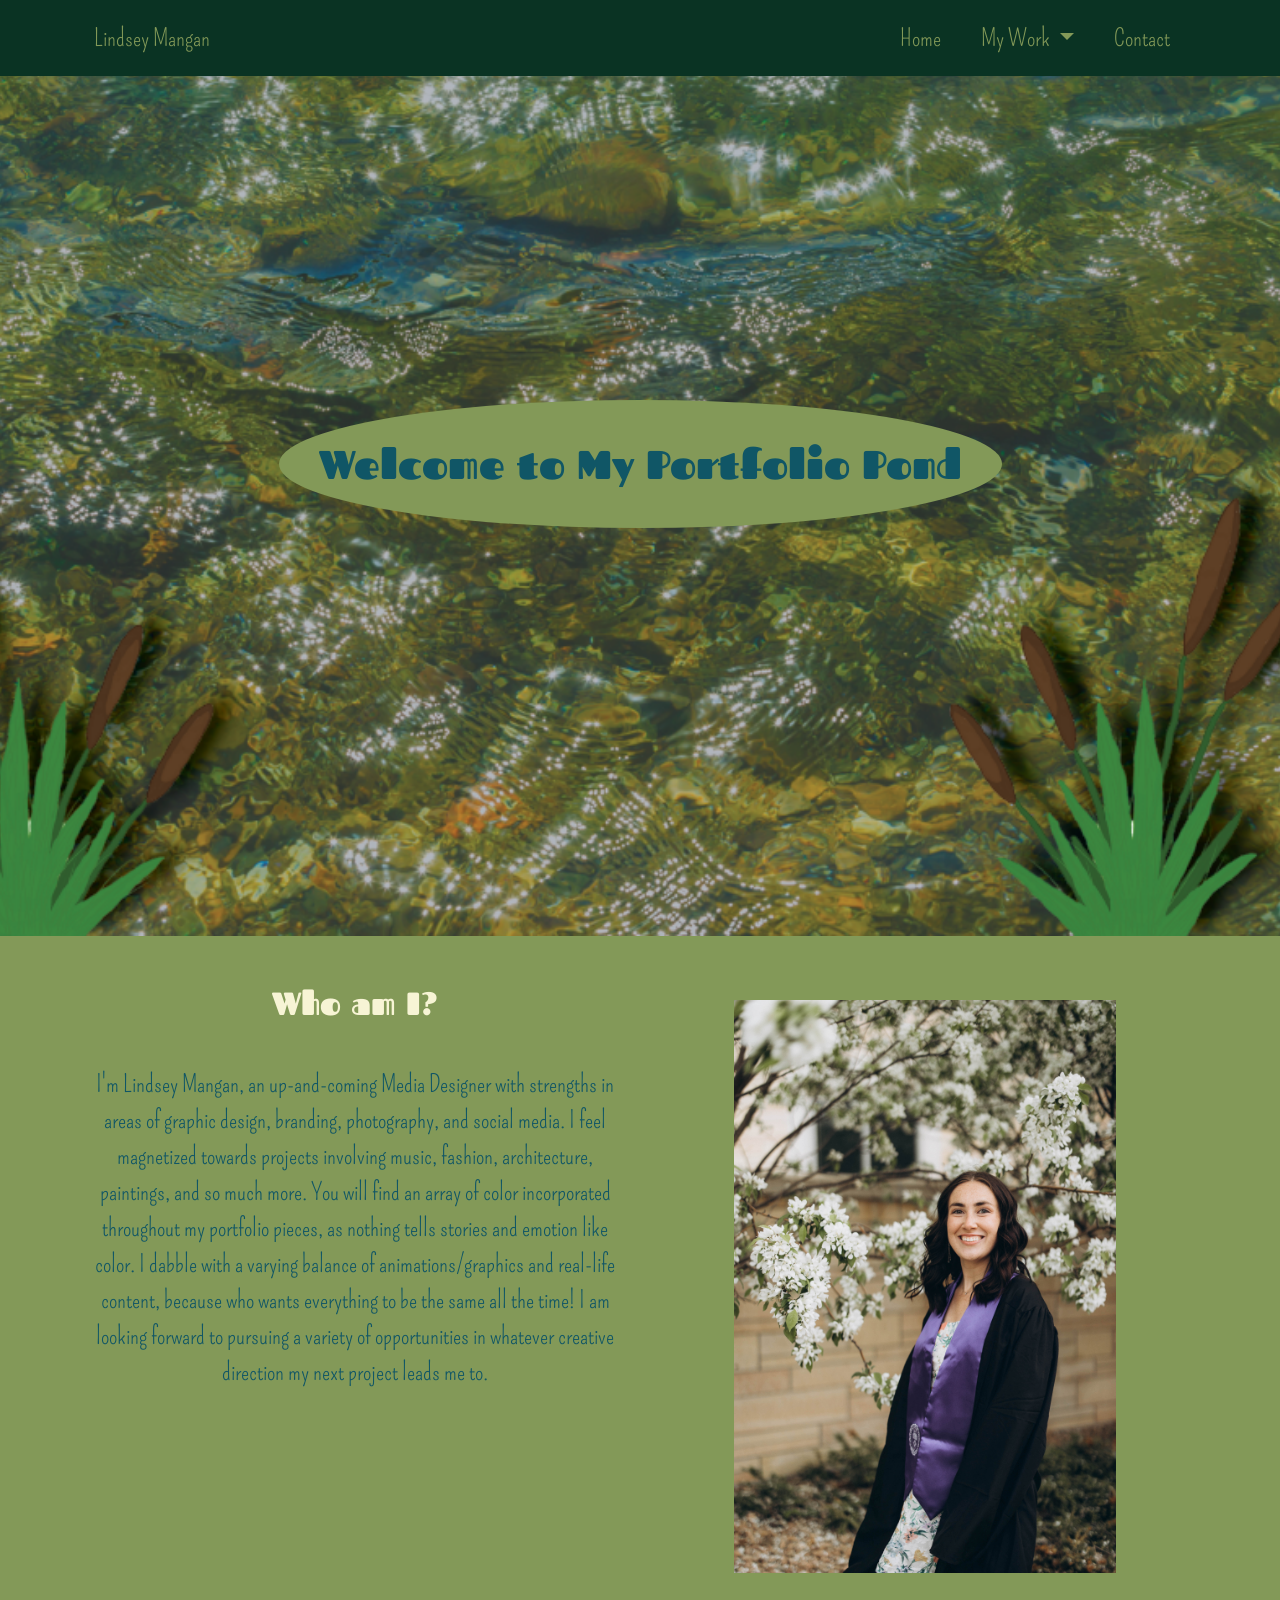
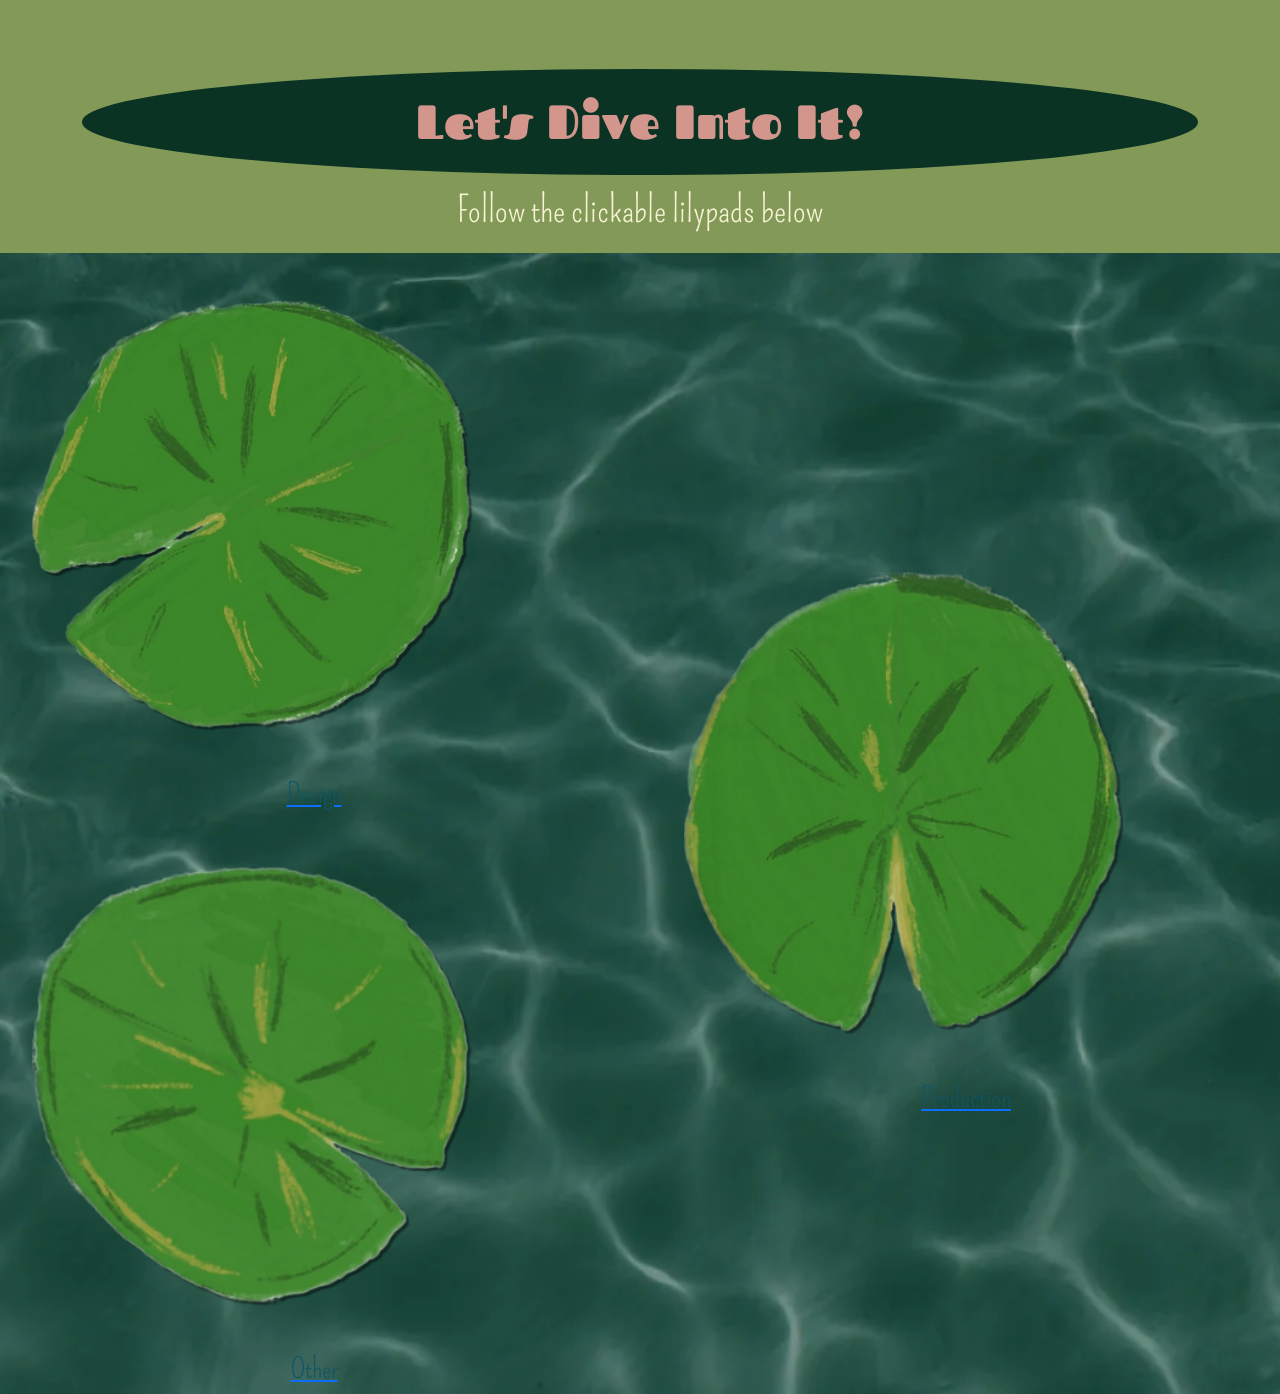
==== commit 4c484175: "new" ====
--- a/index.html
+++ b/index.html
@@ -73,6 +73,8 @@
 			<div class="container lilypad-container" style="padding-top: 3em;">
 				<h2 class="text-center display-5 animate__animated animate__bounce animate__infinite animate__slow animate__delay-2s">Let's Dive Into It!</h2>
 				<p>Follow the clickable lilypads below</p>
+		</section>
+		<section style="background: url(images/backlily.webp); background-size: cover;"> 
 				<div class="row">
 					<div class="col-md-6 text-align-right">
 						<a href="design.html">
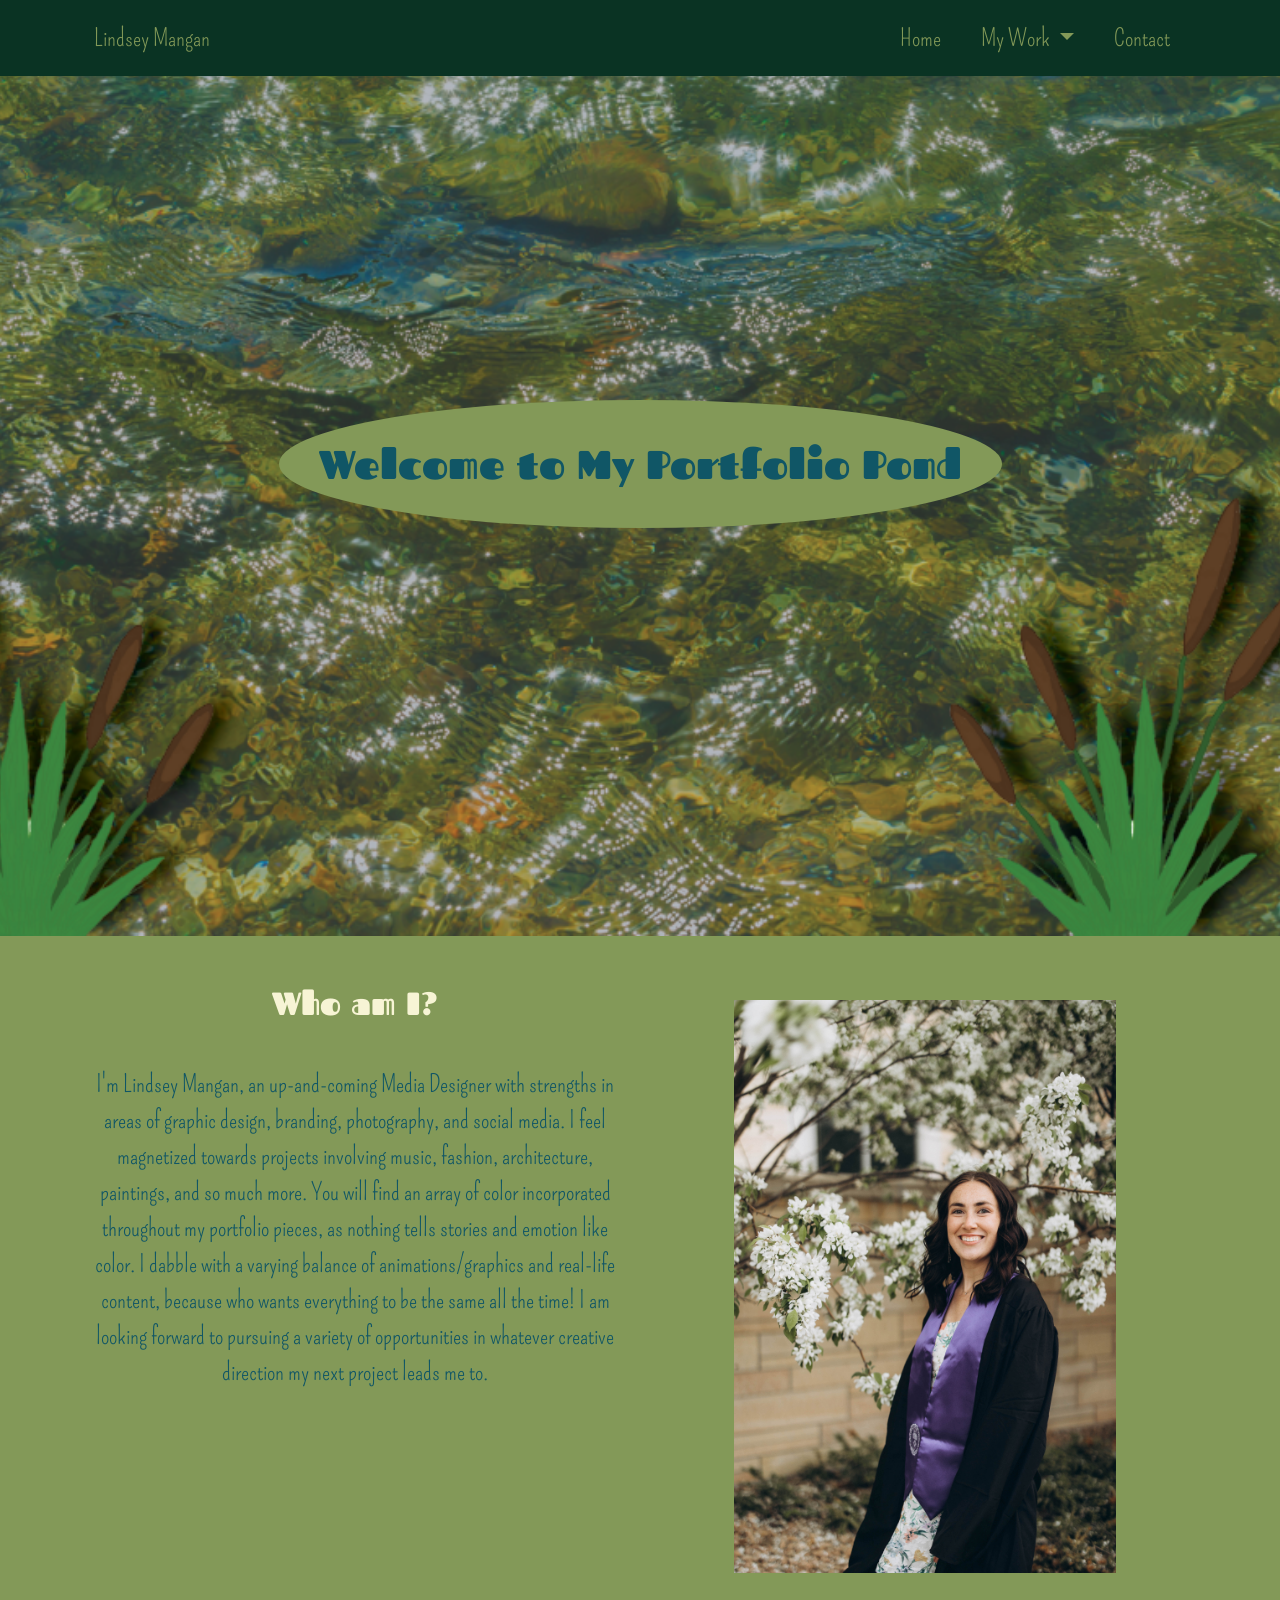
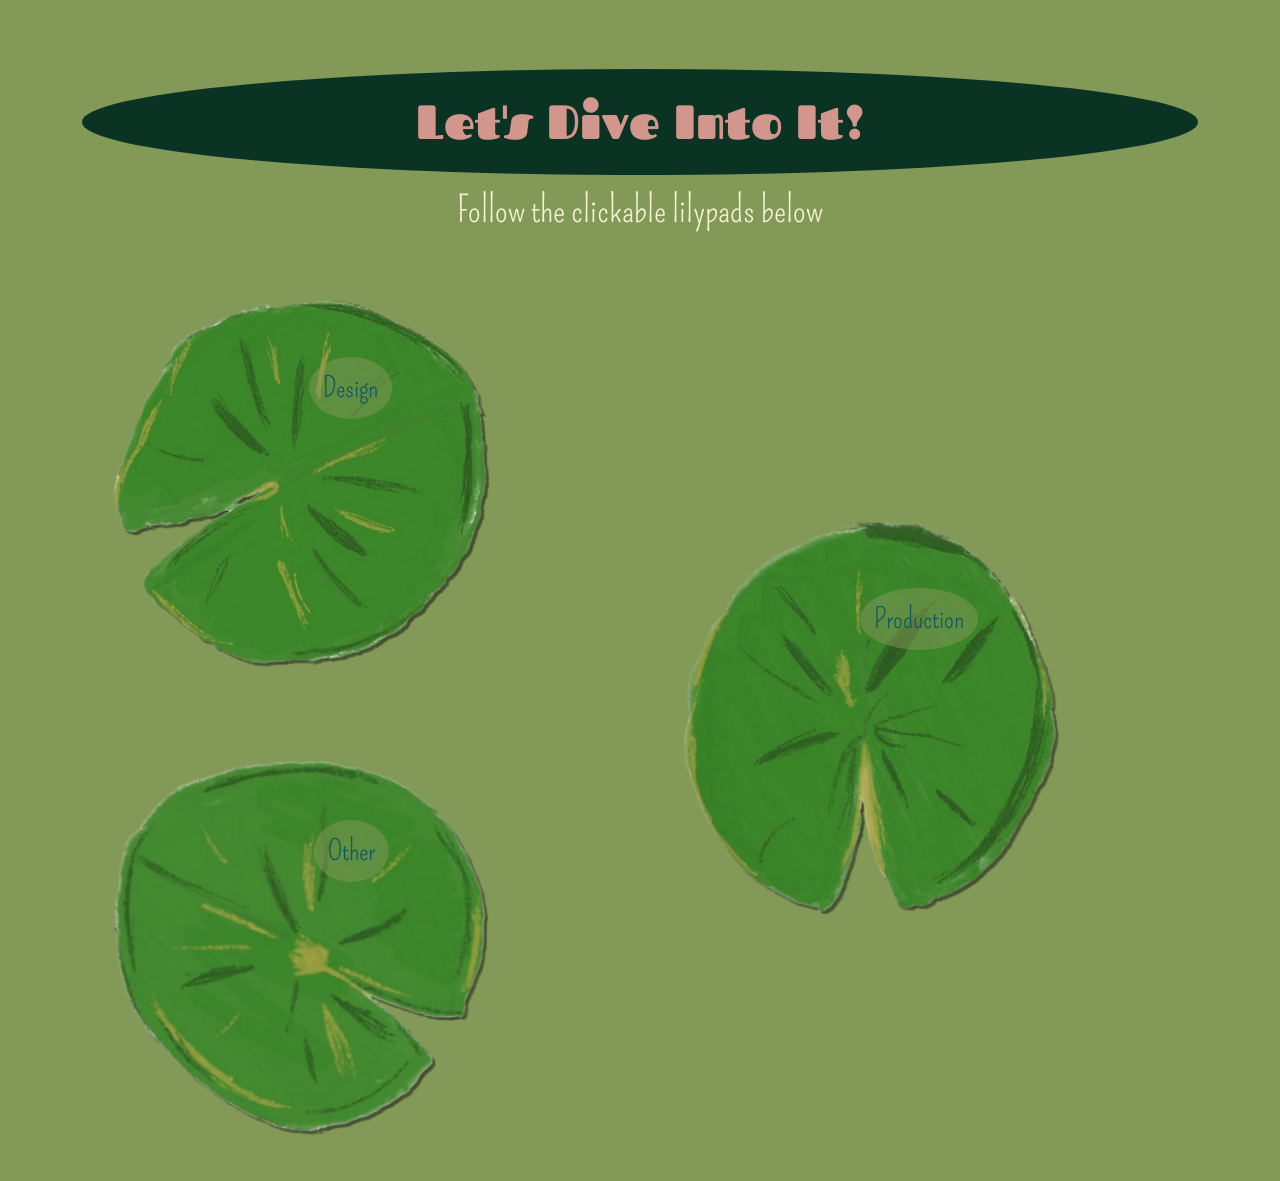
==== commit c6ad9d9c: "new" ====
--- a/index.html
+++ b/index.html
@@ -73,8 +73,6 @@
 			<div class="container lilypad-container" style="padding-top: 3em;">
 				<h2 class="text-center display-5 animate__animated animate__bounce animate__infinite animate__slow animate__delay-2s">Let's Dive Into It!</h2>
 				<p>Follow the clickable lilypads below</p>
-		</section>
-		<section style="background: url(images/backlily.webp); background-size: cover;"> 
 				<div class="row">
 					<div class="col-md-6 text-align-right">
 						<a href="design.html">
